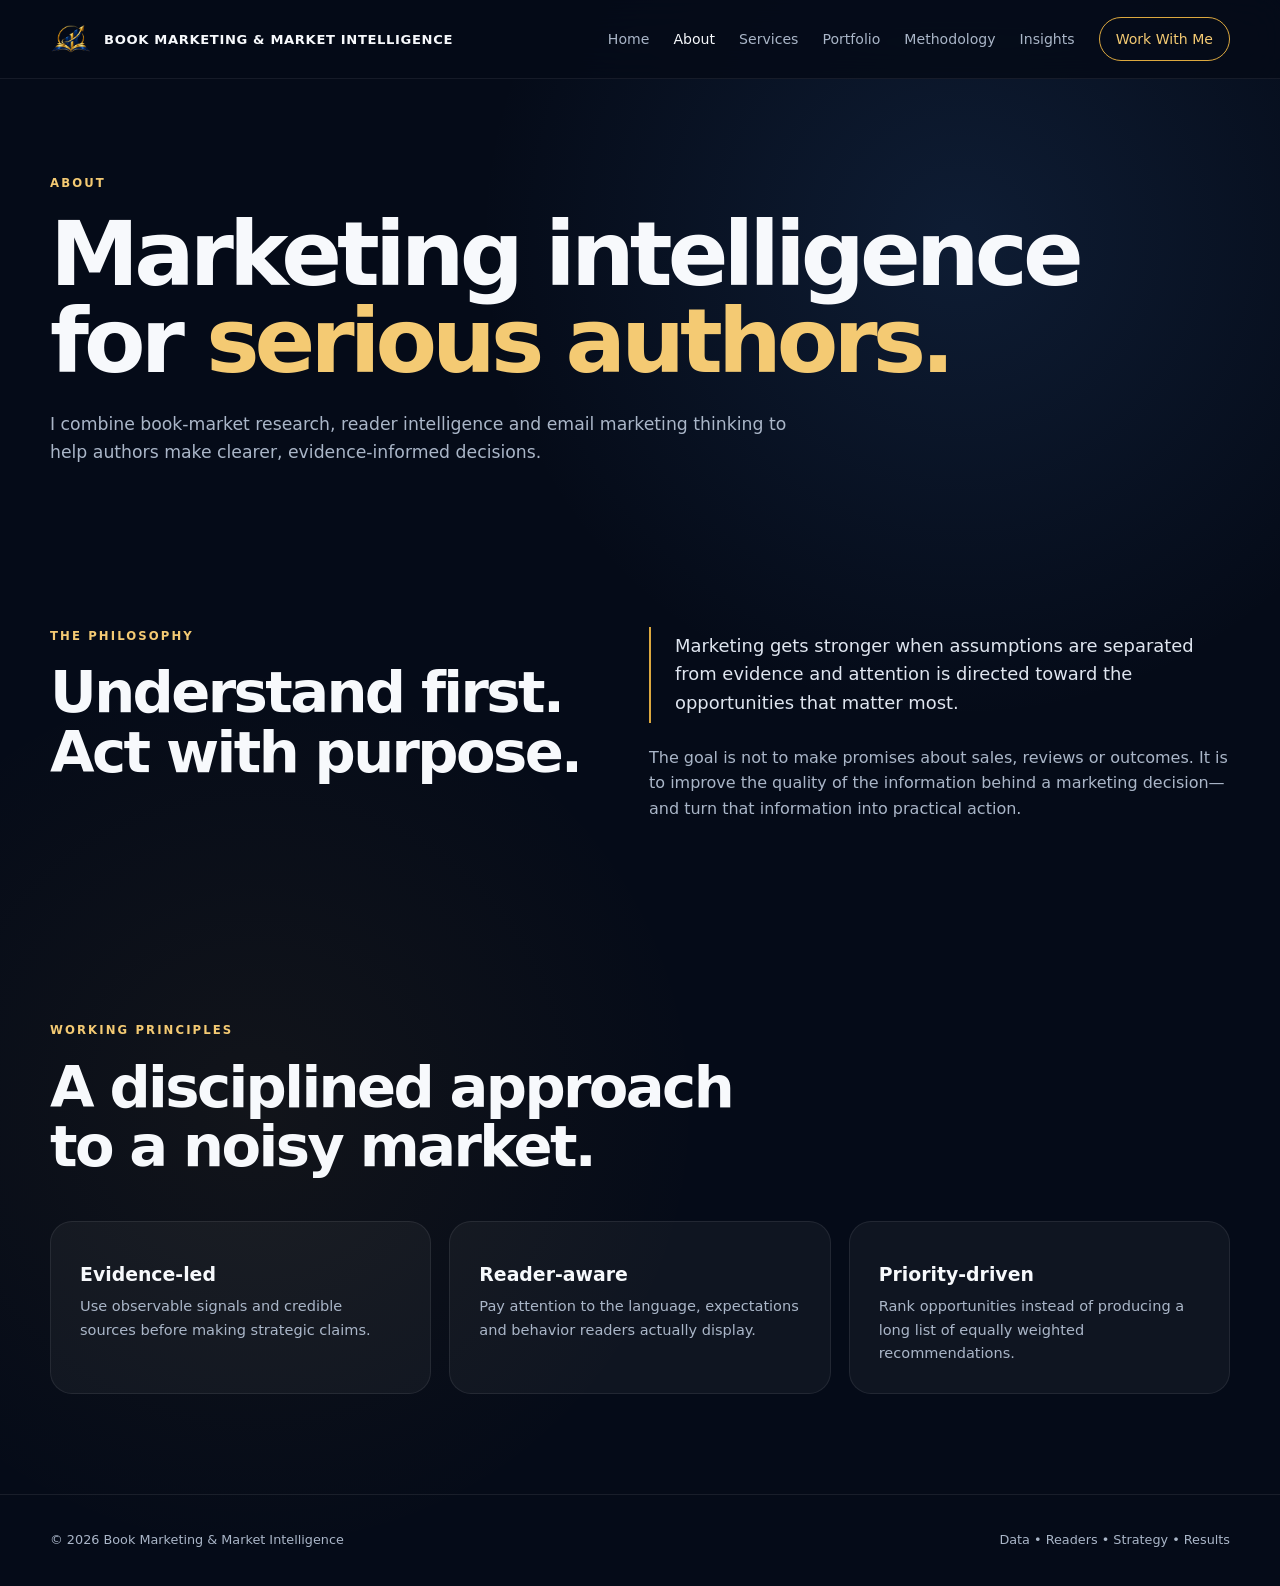
==== about.html @ ab4ca8f6 "Add files via upload" ====
<!doctype html><html lang="en"><head><meta charset="utf-8"><meta name="viewport" content="width=device-width,initial-scale=1,viewport-fit=cover"><meta name="theme-color" content="#050b18"><link rel="icon" href="favicon.ico" sizes="any"><link rel="icon" type="image/png" href="favicon.png" sizes="64x64"><link rel="apple-touch-icon" href="favicon.png"><meta name="robots" content="index,follow"><meta name="description" content="About the approach behind research-driven book marketing and market intelligence."><title>About | Alex Lyon</title><link rel="stylesheet" href="styles.css"></head><body>
<nav><div class="container nav-inner">
<a class="brand" href="index.html"><img src="logo.webp" alt="Book marketing and market intelligence emblem" width="42" height="42"><span>BOOK MARKETING &amp; MARKET INTELLIGENCE</span></a>
<div class="nav-links">
<a href="index.html" data-page="home">Home</a><a href="about.html" data-page="about">About</a><a href="services.html" data-page="services">Services</a><a href="portfolio.html" data-page="portfolio">Portfolio</a><a href="methodology.html" data-page="methodology">Methodology</a><a href="insights.html" data-page="insights">Insights</a><a class="nav-cta" href="contact.html" data-page="contact">Work With Me</a>
</div></div></nav>
<main><section class="page-hero"><div class="container"><div class="eyebrow">About</div><h1>Marketing intelligence for <span class="accent">serious authors.</span></h1><p class="lead">I combine book-market research, reader intelligence and email marketing thinking to help authors make clearer, evidence-informed decisions.</p></div></section>
<section><div class="container grid2"><div><div class="eyebrow">The Philosophy</div><h2>Understand first. Act with purpose.</h2></div><div><p class="quote">Marketing gets stronger when assumptions are separated from evidence and attention is directed toward the opportunities that matter most.</p><p style="margin-top:22px;color:var(--muted)">The goal is not to make promises about sales, reviews or outcomes. It is to improve the quality of the information behind a marketing decision—and turn that information into practical action.</p></div></div></section>
<section><div class="container"><div class="section-head"><div class="eyebrow">Working Principles</div><h2>A disciplined approach to a noisy market.</h2></div><div class="grid3"><article class="card"><h3>Evidence-led</h3><p>Use observable signals and credible sources before making strategic claims.</p></article><article class="card"><h3>Reader-aware</h3><p>Pay attention to the language, expectations and behavior readers actually display.</p></article><article class="card"><h3>Priority-driven</h3><p>Rank opportunities instead of producing a long list of equally weighted recommendations.</p></article></div></div></section></main><footer><div class="container footer-inner"><span>© 2026 Book Marketing &amp; Market Intelligence</span><span>Data • Readers • Strategy • Results</span></div></footer><script>document.querySelectorAll('[data-page="about"]').forEach(x=>x.classList.add('active'));</script></body></html>
---- styles.css ----
:root{--navy:#050b18;--navy2:#091426;--blue:#3e78c5;--gold:#dca83f;--gold2:#f4ca73;--white:#f7f9fc;--muted:#aab6c8;--line:rgba(220,168,63,.24);--card:rgba(255,255,255,.045);--max:1180px}
*{box-sizing:border-box;margin:0;padding:0}
html{scroll-behavior:smooth}
body{font-family:Inter,ui-sans-serif,system-ui,-apple-system,BlinkMacSystemFont,"Segoe UI",sans-serif;background:radial-gradient(circle at 75% 15%,rgba(62,120,197,.16),transparent 30rem),radial-gradient(circle at 20% 70%,rgba(220,168,63,.06),transparent 28rem),var(--navy);color:var(--white);line-height:1.6}
a{color:inherit;text-decoration:none}.container{width:min(var(--max),calc(100% - 40px));margin:auto}
nav{position:sticky;top:0;z-index:20;backdrop-filter:blur(18px);background:rgba(5,11,24,.86);border-bottom:1px solid rgba(255,255,255,.07)}
.nav-inner{height:78px;display:flex;align-items:center;justify-content:space-between}
.brand{display:flex;align-items:center;gap:12px;font-weight:700;letter-spacing:.04em}.brand img{width:42px;height:42px;object-fit:contain}.brand span{font-size:.82rem}
.nav-links{display:flex;gap:24px;align-items:center;color:var(--muted);font-size:.88rem}.nav-links a:hover,.nav-links .active{color:var(--white)}
.nav-cta{border:1px solid var(--gold);padding:10px 16px;border-radius:999px;color:var(--gold2)!important}
main{overflow:hidden}.hero{padding:110px 0 90px}.hero-grid{display:grid;grid-template-columns:1.08fr .92fr;gap:65px;align-items:center}
.eyebrow{color:var(--gold2);text-transform:uppercase;letter-spacing:.18em;font-size:.73rem;font-weight:800;margin-bottom:18px}
h1{font-size:clamp(3rem,7vw,6.3rem);line-height:.98;letter-spacing:-.055em}h2{font-size:clamp(2.1rem,4.5vw,4rem);line-height:1.03;letter-spacing:-.045em}h3{font-size:1.18rem;line-height:1.2}
.accent{color:var(--gold2)}.lead{margin-top:25px;max-width:700px;color:var(--muted);font-size:1.08rem}
.actions{display:flex;flex-wrap:wrap;gap:13px;margin-top:32px}.btn{display:inline-flex;align-items:center;justify-content:center;padding:13px 21px;border-radius:999px;font-weight:750;transition:.2s ease}
.btn-primary{background:var(--gold);color:#101521}.btn-primary:hover{transform:translateY(-2px);background:var(--gold2)}
.btn-secondary{border:1px solid rgba(255,255,255,.18)}.btn-secondary:hover{border-color:var(--gold)}
.mark{display:grid;place-items:center;min-height:430px;position:relative;border:1px solid var(--line);border-radius:34px;background:linear-gradient(145deg,rgba(255,255,255,.06),rgba(255,255,255,.015));box-shadow:0 30px 80px rgba(0,0,0,.32)}
.mark:before{content:"";position:absolute;inset:22px;border:1px solid rgba(62,120,197,.18);border-radius:27px}.mark img{width:min(70%,360px);position:relative;filter:drop-shadow(0 20px 30px rgba(0,0,0,.4))}
section{padding:100px 0}.section-head{max-width:760px;margin-bottom:44px}.section-head p{color:var(--muted);margin-top:15px}
.grid3{display:grid;grid-template-columns:repeat(3,1fr);gap:18px}.grid2{display:grid;grid-template-columns:repeat(2,1fr);gap:18px}
.card{padding:29px;border:1px solid rgba(255,255,255,.08);background:var(--card);border-radius:22px}.card:hover{border-color:var(--line);transform:translateY(-3px);transition:.2s}
.number,.tag{color:var(--gold2);font-size:.72rem;letter-spacing:.15em;font-weight:800;text-transform:uppercase}.card h3{margin:12px 0 9px}.card p{color:var(--muted);font-size:.91rem}
.list{display:grid;gap:12px}.list-item{padding:20px;border-bottom:1px solid rgba(255,255,255,.08);display:grid;grid-template-columns:42px 1fr;gap:16px}.list-item b{color:var(--gold2)}.list-item p{color:var(--muted);font-size:.9rem;margin-top:4px}
.band{border-top:1px solid var(--line);border-bottom:1px solid var(--line);padding:26px 0}.band-grid{display:grid;grid-template-columns:repeat(4,1fr);gap:20px;text-align:center}.band strong{display:block;color:var(--gold2);font-size:.9rem}.band span{color:var(--muted);font-size:.76rem}
.page-hero{padding:95px 0 60px}.page-hero .lead{max-width:760px}.quote{border-left:2px solid var(--gold);padding:5px 0 5px 24px;color:#dfe5ef;font-size:1.12rem}
.case{min-height:250px;display:flex;flex-direction:column;justify-content:flex-end}.case h3{font-size:1.5rem;margin:10px 0}.case p{max-width:560px}
.cta{text-align:center;border:1px solid var(--line);border-radius:32px;padding:72px 30px;background:radial-gradient(circle at 50% 0%,rgba(220,168,63,.1),transparent 55%),rgba(255,255,255,.025)}
.cta h2{max-width:850px;margin:auto}.cta p{max-width:630px;margin:18px auto 29px;color:var(--muted)}
footer{padding:35px 0;border-top:1px solid rgba(255,255,255,.08);color:var(--muted);font-size:.8rem}.footer-inner{display:flex;justify-content:space-between;gap:20px}
@media(prefers-reduced-motion:reduce){html{scroll-behavior:auto}*,*::before,*::after{transition:none!important;animation:none!important}}
@media(max-width:900px){.hero-grid{grid-template-columns:1fr}.mark{min-height:350px}.grid3{grid-template-columns:1fr 1fr}.band-grid{grid-template-columns:1fr 1fr}.nav-links a:not(.nav-cta){display:none}}
@media(max-width:600px){.container{width:min(var(--max),calc(100% - 28px))}.hero{padding:70px 0}.page-hero{padding:65px 0 35px}section{padding:70px 0}.grid3,.grid2,.band-grid{grid-template-columns:1fr}.brand span{display:none}.footer-inner{flex-direction:column}}
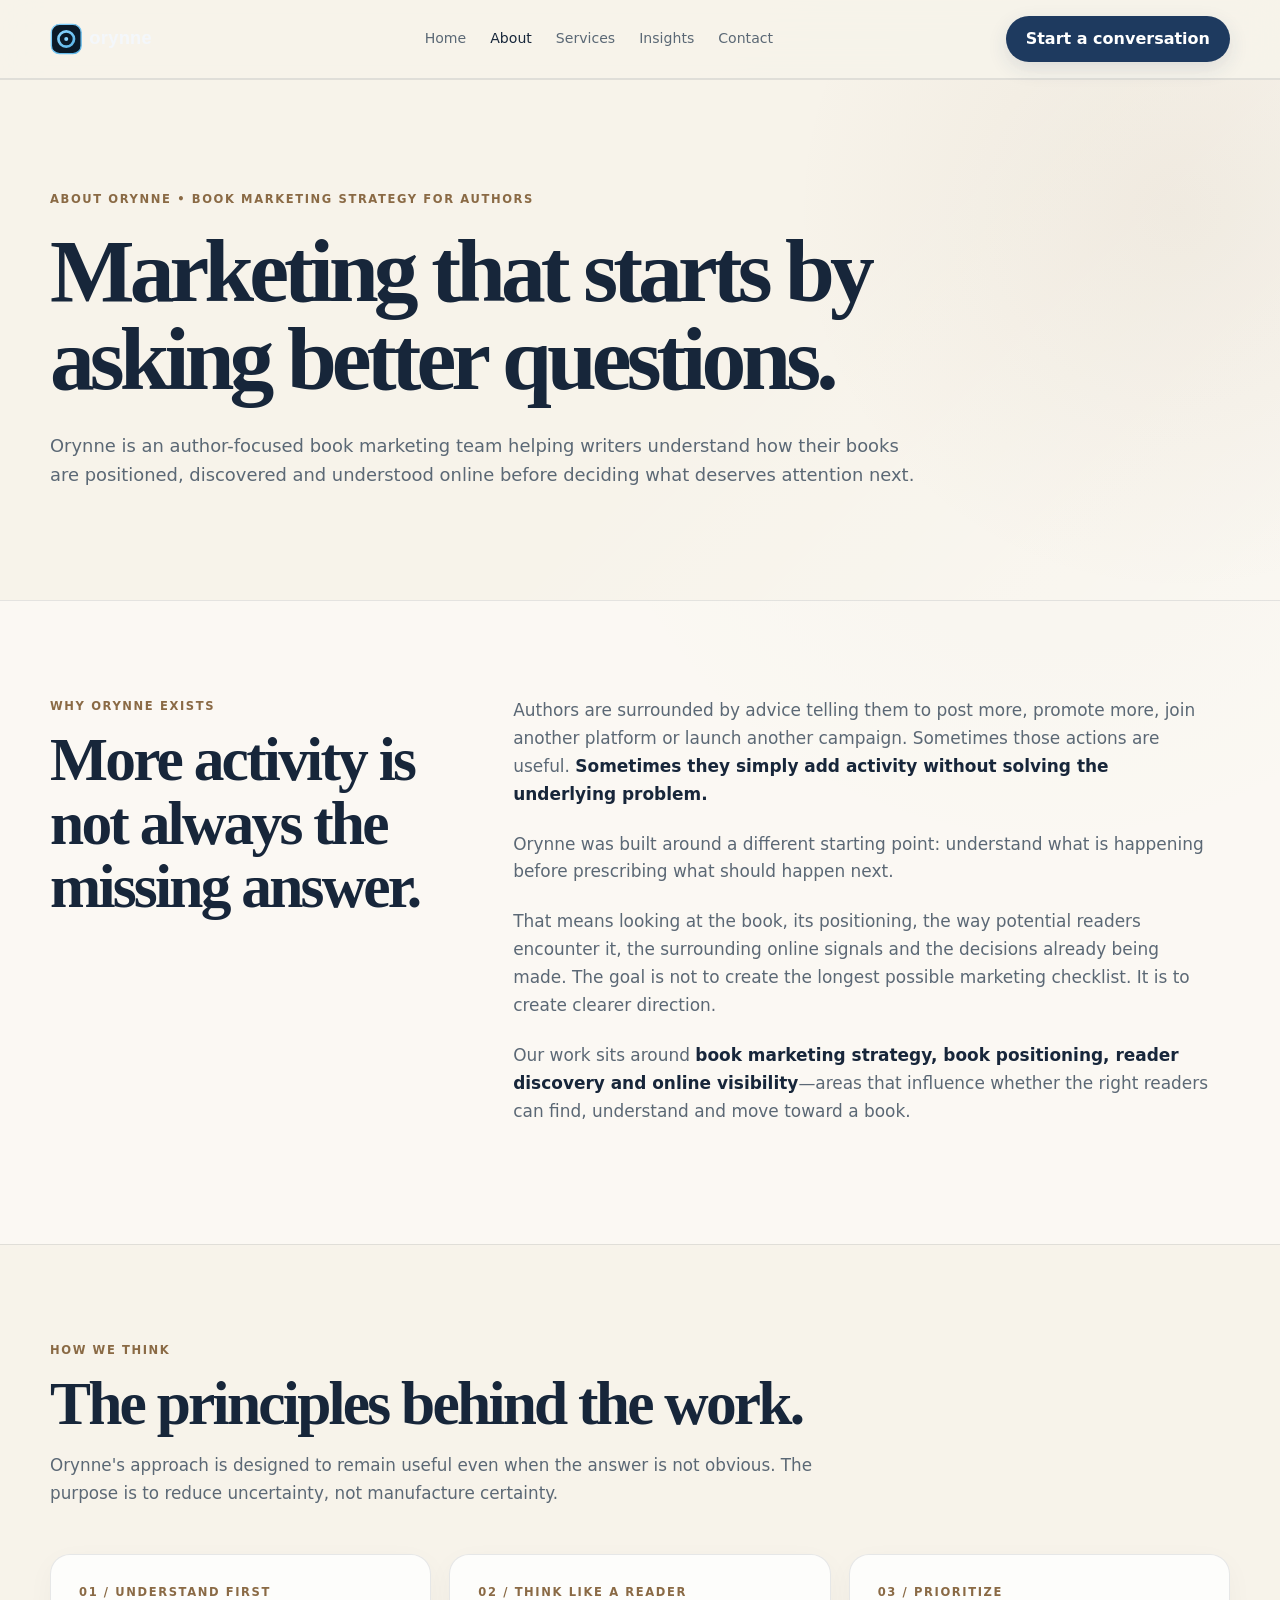
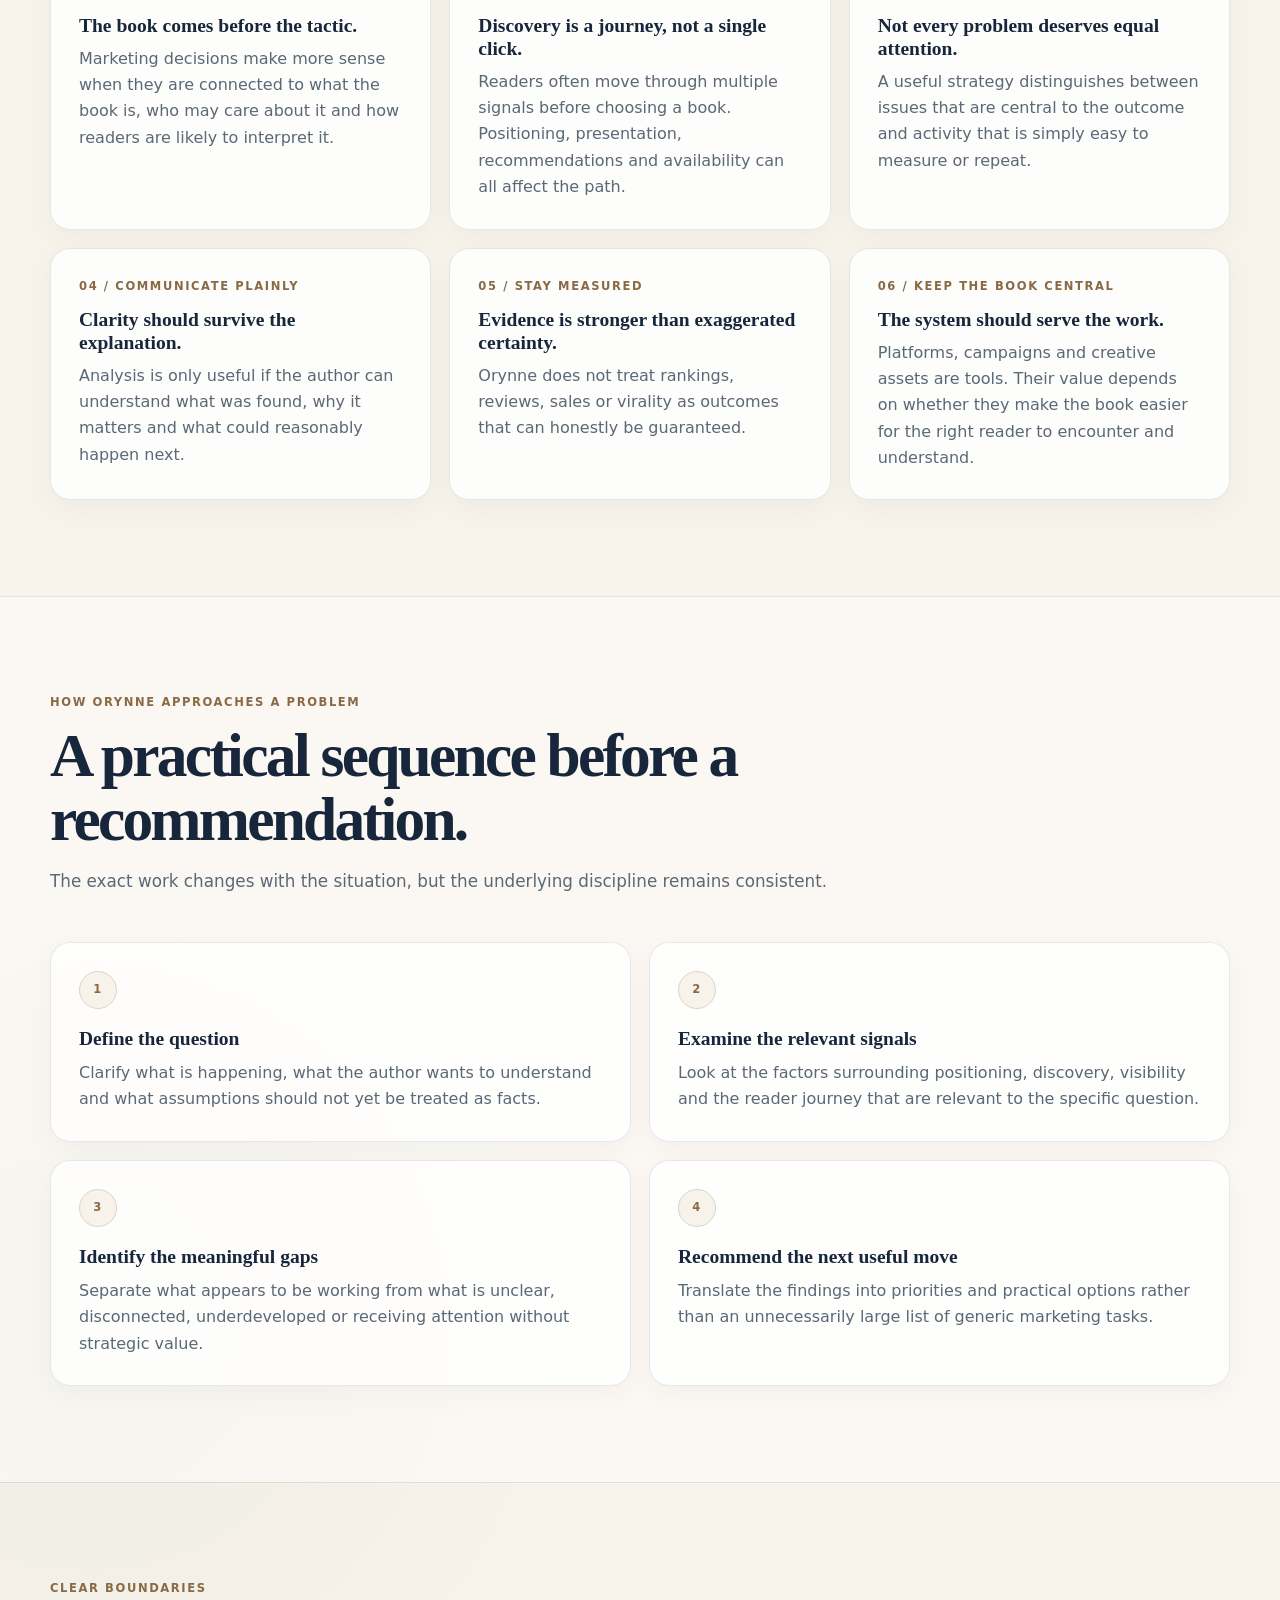
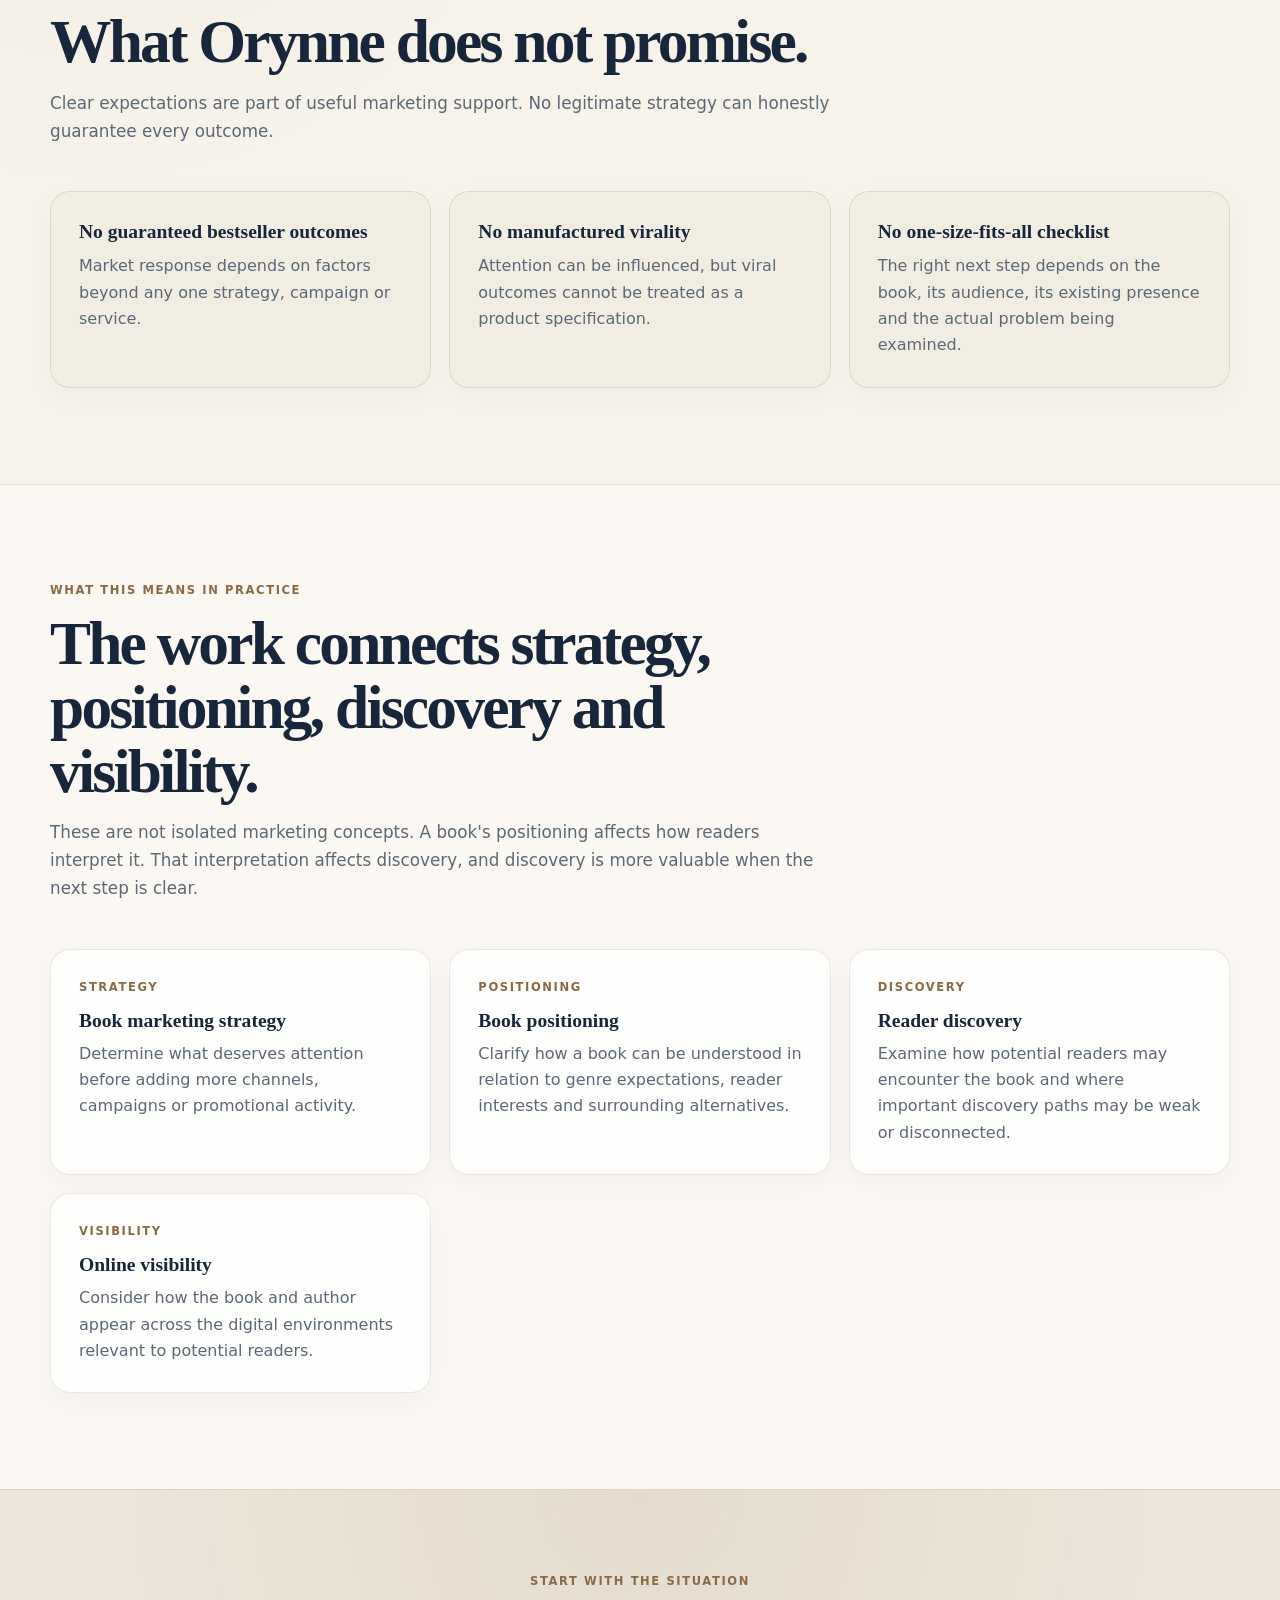
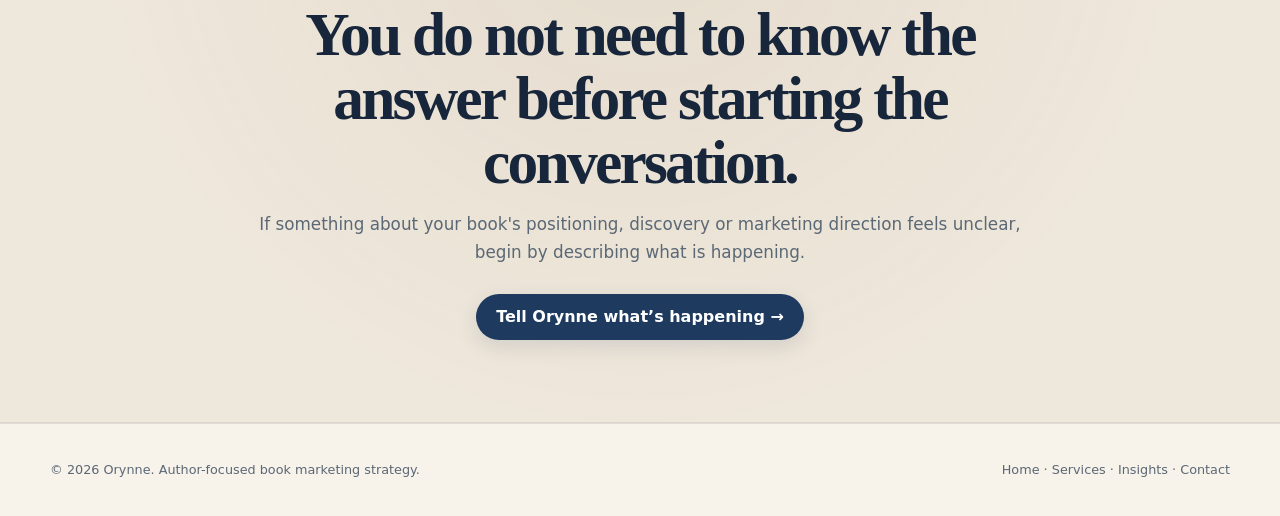
==== commit 0faee74f: "Add files via upload" ====
--- a/about.html
+++ b/about.html
@@ -1,9 +1,726 @@
-<!doctype html><html lang="en"><head><meta charset="utf-8"><meta name="viewport" content="width=device-width,initial-scale=1,viewport-fit=cover"><meta name="theme-color" content="#050b18"><link rel="icon" href="favicon.ico" sizes="any"><link rel="icon" type="image/png" href="favicon.png" sizes="64x64"><link rel="apple-touch-icon" href="favicon.png"><meta name="robots" content="index,follow"><meta name="description" content="About the approach behind research-driven book marketing and market intelligence."><title>About | Alex Lyon</title><link rel="stylesheet" href="styles.css"></head><body>
-<nav><div class="container nav-inner">
-<a class="brand" href="index.html"><img src="logo.webp" alt="Book marketing and market intelligence emblem" width="42" height="42"><span>BOOK MARKETING &amp; MARKET INTELLIGENCE</span></a>
-<div class="nav-links">
-<a href="index.html" data-page="home">Home</a><a href="about.html" data-page="about">About</a><a href="services.html" data-page="services">Services</a><a href="portfolio.html" data-page="portfolio">Portfolio</a><a href="methodology.html" data-page="methodology">Methodology</a><a href="insights.html" data-page="insights">Insights</a><a class="nav-cta" href="contact.html" data-page="contact">Work With Me</a>
-</div></div></nav>
-<main><section class="page-hero"><div class="container"><div class="eyebrow">About</div><h1>Marketing intelligence for <span class="accent">serious authors.</span></h1><p class="lead">I combine book-market research, reader intelligence and email marketing thinking to help authors make clearer, evidence-informed decisions.</p></div></section>
-<section><div class="container grid2"><div><div class="eyebrow">The Philosophy</div><h2>Understand first. Act with purpose.</h2></div><div><p class="quote">Marketing gets stronger when assumptions are separated from evidence and attention is directed toward the opportunities that matter most.</p><p style="margin-top:22px;color:var(--muted)">The goal is not to make promises about sales, reviews or outcomes. It is to improve the quality of the information behind a marketing decision—and turn that information into practical action.</p></div></div></section>
-<section><div class="container"><div class="section-head"><div class="eyebrow">Working Principles</div><h2>A disciplined approach to a noisy market.</h2></div><div class="grid3"><article class="card"><h3>Evidence-led</h3><p>Use observable signals and credible sources before making strategic claims.</p></article><article class="card"><h3>Reader-aware</h3><p>Pay attention to the language, expectations and behavior readers actually display.</p></article><article class="card"><h3>Priority-driven</h3><p>Rank opportunities instead of producing a long list of equally weighted recommendations.</p></article></div></div></section></main><footer><div class="container footer-inner"><span>© 2026 Book Marketing &amp; Market Intelligence</span><span>Data • Readers • Strategy • Results</span></div></footer><script>document.querySelectorAll('[data-page="about"]').forEach(x=>x.classList.add('active'));</script></body></html>+<!doctype html>
+<html lang="en">
+<head>
+  <meta charset="utf-8">
+  <meta name="viewport" content="width=device-width, initial-scale=1">
+
+  <!-- Primary SEO -->
+  <title>About Orynne | Author-Focused Book Marketing Strategy</title>
+  <meta name="description" content="Learn how Orynne approaches book marketing strategy, book positioning, reader discovery and online visibility for authors through evidence-led analysis and practical direction.">
+  <meta name="robots" content="index,follow">
+  <meta name="theme-color" content="#F7F3EA">
+  <link rel="canonical" href="https://orynne.netlify.app/about">
+
+  <!-- Open Graph -->
+  <meta property="og:type" content="website">
+  <meta property="og:title" content="About Orynne | Author-Focused Book Marketing Strategy">
+  <meta property="og:description" content="Orynne helps authors understand how books are positioned, discovered and understood online before deciding what deserves attention next.">
+  <meta property="og:url" content="https://orynne.netlify.app/about">
+  <meta property="og:site_name" content="Orynne">
+  <meta name="twitter:card" content="summary_large_image">
+
+  <script type="application/ld+json">
+  {
+    "@context": "https://schema.org",
+    "@graph": [
+      {
+        "@type": "Organization",
+        "@id": "https://orynne.netlify.app/#organization",
+        "name": "Orynne",
+        "url": "https://orynne.netlify.app/",
+        "description": "Orynne provides author-focused book marketing strategy, book positioning, reader discovery and online visibility support."
+      },
+      {
+        "@type": "AboutPage",
+        "@id": "https://orynne.netlify.app/about#webpage",
+        "url": "https://orynne.netlify.app/about",
+        "name": "About Orynne | Author-Focused Book Marketing Strategy",
+        "about": {
+          "@id": "https://orynne.netlify.app/#organization"
+        },
+        "isPartOf": {
+          "@type": "WebSite",
+          "@id": "https://orynne.netlify.app/#website",
+          "url": "https://orynne.netlify.app/",
+          "name": "Orynne"
+        }
+      }
+    ]
+  }
+  </script>
+
+  <style>
+
+:root{
+  --ivory:#F7F3EA;
+  --cream:#FFFDF8;
+  --alternate:#EEE7DB;
+  --white:#FFFFFF;
+  --navy:#17263A;
+  --navy-2:#213A55;
+  --blue:#1E3A5F;
+  --blue-soft:#465463;
+  --muted:#5B6875;
+  --warm:#8A6A45;
+  --warm-2:#A27A4E;
+  --line:#DDD5C8;
+  --line-soft:rgba(23,38,58,.10);
+  --shadow:0 18px 55px rgba(23,38,58,.07);
+  --max:1180px;
+}
+*{box-sizing:border-box}
+html{scroll-behavior:smooth}
+body{
+  margin:0;
+  color:var(--navy);
+  background:
+    radial-gradient(circle at 82% 7%,rgba(162,122,78,.06),transparent 30rem),
+    radial-gradient(circle at 7% 55%,rgba(30,58,95,.035),transparent 30rem),
+    var(--ivory);
+  font-family:Inter,ui-sans-serif,system-ui,-apple-system,BlinkMacSystemFont,"Segoe UI",sans-serif;
+  line-height:1.65;
+}
+a{color:inherit;text-decoration:none}
+img{max-width:100%;display:block}
+.wrap{width:min(calc(100% - 40px),var(--max));margin-inline:auto}
+.skip{position:absolute;left:-9999px;top:auto}
+.skip:focus{left:20px;top:20px;z-index:100;background:#fff;color:#000;padding:10px 14px;border-radius:8px}
+
+/* Navigation */
+header{
+  position:sticky;top:0;z-index:50;
+  background:rgba(247,243,234,.90);
+  backdrop-filter:blur(18px);
+  border-bottom:1px solid var(--line-soft);
+}
+.nav{
+  min-height:78px;display:flex;align-items:center;justify-content:space-between;gap:24px;
+}
+.brand{display:inline-flex;align-items:center;line-height:0;font-weight:800}
+.site-logo{display:block;width:142px;height:auto;max-width:46vw}
+.brand span{color:var(--warm)}
+header nav,nav{
+  display:flex;gap:24px;align-items:center;
+  color:var(--muted);font-size:.88rem;flex-wrap:wrap
+}
+header nav a:hover,header nav a[aria-current="page"],
+nav a:hover,nav a[aria-current="page"]{color:var(--navy)}
+.button,.nav-cta{
+  display:inline-flex;align-items:center;justify-content:center;gap:9px;
+  min-height:46px;padding:0 19px;border-radius:999px;
+  background:var(--blue);color:#fff!important;
+  border:1px solid transparent;font-weight:800;
+  box-shadow:0 7px 20px rgba(30,58,95,.12);
+  transition:transform .2s ease,background .2s ease,border-color .2s ease,color .2s ease;
+  cursor:pointer;
+}
+.button:hover,.nav-cta:hover{transform:translateY(-2px);background:var(--navy-2)}
+.button.secondary{
+  background:rgba(255,255,255,.55);color:var(--navy)!important;
+  border-color:rgba(23,38,58,.18);box-shadow:none
+}
+.button.secondary:hover{background:#fff;border-color:var(--warm);color:var(--warm)!important}
+
+/* Type hierarchy */
+h1,h2,h3{
+  font-family:Georgia,"Times New Roman",serif;
+  color:var(--navy);
+}
+h1{
+  font-size:clamp(3rem,7vw,6.2rem);
+  line-height:.98;letter-spacing:-.055em;
+}
+h2{
+  font-size:clamp(2.2rem,4.8vw,4rem);
+  line-height:1.04;letter-spacing:-.045em;
+}
+h3{line-height:1.18}
+.eyebrow,.section-kicker,.kicker,.tag,.number,.num,.principle-number,.step strong,.service small{
+  color:var(--warm);
+  text-transform:uppercase;
+  font-size:.72rem;
+  font-weight:850;
+  letter-spacing:.14em;
+}
+.lead{color:var(--muted);font-size:1.12rem}
+.section-head,.head{max-width:780px;margin-bottom:46px}
+.section-head p,.head p{color:var(--muted);font-size:1.05rem;margin:14px 0 0}
+.section-head h2,.head h2{margin:12px 0 16px}
+
+/* Shared sections */
+section{
+  padding:96px 0;
+  border-top:1px solid var(--line-soft);
+}
+section:nth-of-type(even){background:rgba(255,255,255,.40)}
+.hero{
+  position:relative;
+  overflow:hidden;
+  padding:110px 0 92px;
+  background:var(--ivory);
+}
+.hero::after{
+  content:"";
+  position:absolute;inset:0;pointer-events:none;
+  background:
+    radial-gradient(circle at 92% 25%,rgba(138,106,69,.075),transparent 24rem),
+    linear-gradient(135deg,transparent 55%,rgba(255,255,255,.35));
+}
+.hero>*{position:relative;z-index:1}
+.hero-grid{
+  position:relative;z-index:1;
+  display:grid;grid-template-columns:1.08fr .92fr;gap:64px;align-items:center;
+}
+.hero-content{max-width:880px}
+.hero h1{margin:18px 0 28px;max-width:860px}
+.hero h1 em{font-style:normal;color:var(--warm)}
+.hero-actions,.actions{
+  display:flex;flex-wrap:wrap;gap:12px;margin-top:32px
+}
+.microcopy{margin-top:16px;color:var(--blue-soft);font-size:.86rem}
+.hero-card{
+  border:1px solid var(--line);
+  background:linear-gradient(145deg,rgba(255,255,255,.92),rgba(238,231,219,.70));
+  border-radius:28px;padding:32px;
+  box-shadow:var(--shadow);
+}
+.hero-card h2{
+  font-family:Georgia,"Times New Roman",serif;
+  font-size:1.35rem;line-height:1.2;margin:0 0 20px
+}
+.diagnosis{display:grid;gap:0}
+.diagnosis div{
+  padding:17px 0;border-bottom:1px solid var(--line);
+  color:var(--muted);font-size:.92rem
+}
+.diagnosis div:last-child{border-bottom:0}
+.diagnosis strong{display:block;color:var(--navy);margin-bottom:4px}
+.pulse{
+  width:9px;height:9px;border-radius:50%;display:inline-block;
+  margin-right:9px;background:var(--warm);vertical-align:middle
+}
+
+/* Homepage cards */
+.principles{display:grid;grid-template-columns:repeat(3,1fr);gap:18px}
+.card,.principle,.method-card,.not-card,.topic,.article,.insight{
+  border:1px solid var(--line-soft);
+  background:rgba(255,255,255,.78);
+  border-radius:20px;
+  box-shadow:0 8px 28px rgba(23,38,58,.035);
+}
+.card{padding:29px}
+.card:hover,.principle:hover,.method-card:hover,.not-card:hover,.topic:hover,.article:hover,.insight:hover{
+  border-color:rgba(138,106,69,.28);
+  transform:translateY(-3px);
+  transition:.2s ease;
+}
+.card h3{margin:0 0 10px;font-size:1.25rem}
+.card p,.principle p,.method-card p,.not-card p,.topic p,.article p,.insight p{margin:0;color:var(--muted)}
+.num{margin-bottom:30px}
+
+/* Services */
+.services{
+  display:grid;grid-template-columns:repeat(2,1fr);gap:18px;
+  background:transparent;border:0;border-radius:0;overflow:visible
+}
+.service{
+  background:#fff;
+  border:1px solid var(--line-soft);
+  border-radius:20px;padding:30px;min-height:250px;
+  box-shadow:0 8px 28px rgba(23,38,58,.035);
+  transition:transform .2s ease,border-color .2s ease,box-shadow .2s ease;
+}
+.service:hover{background:#fff;border-color:rgba(138,106,69,.28);transform:translateY(-3px);box-shadow:var(--shadow)}
+.service h3{font-size:1.45rem;margin:10px 0}
+.service p{color:var(--muted);margin:0;max-width:48ch}
+.service a,.article a{display:inline-block;margin-top:22px;color:var(--blue);font-weight:750}
+.service a:hover,.article a:hover{color:var(--warm)}
+
+/* Featured visual/media */
+.featured-media{
+  display:grid;grid-template-columns:.86fr 1.14fr;gap:34px;align-items:center;
+  padding:26px;border:1px solid var(--line);border-radius:24px;
+  background:linear-gradient(145deg,#fff,rgba(238,231,219,.68));
+  box-shadow:var(--shadow)
+}
+.featured-media-copy{padding:18px}
+.featured-media-copy h3{font-size:clamp(1.7rem,3vw,2.6rem);line-height:1.1;margin:12px 0 16px;letter-spacing:-.03em}
+.featured-media-copy p{color:var(--muted);margin:0;max-width:46ch}
+.media-meta{display:flex;flex-wrap:wrap;gap:9px;margin-top:24px}
+.media-meta span{
+  display:inline-flex;align-items:center;min-height:30px;padding:0 11px;
+  border-radius:999px;border:1px solid rgba(138,106,69,.22);
+  color:var(--blue-soft);font-size:.78rem;font-weight:750;background:var(--ivory)
+}
+.video-frame{
+  position:relative;border-radius:18px;overflow:hidden;background:#e7e0d4;
+  border:1px solid var(--line);box-shadow:0 18px 55px rgba(23,38,58,.14)
+}
+.video-frame::before{
+  content:"Featured promo";position:absolute;z-index:2;top:14px;left:14px;
+  padding:7px 10px;border-radius:999px;background:rgba(23,38,58,.82);
+  border:1px solid rgba(255,255,255,.16);color:#fff;font-size:.72rem;
+  font-weight:800;letter-spacing:.08em;text-transform:uppercase;pointer-events:none
+}
+.video-frame video{display:block;width:100%;aspect-ratio:16/9;object-fit:cover}
+.work-grid,.editorial,.topics,.insights{display:grid;grid-template-columns:repeat(3,1fr);gap:18px}
+.work{
+  border:1px solid var(--line-soft);border-radius:18px;overflow:hidden;background:#fff;
+  box-shadow:0 8px 28px rgba(23,38,58,.035)
+}
+.work img{width:100%;aspect-ratio:4/3;object-fit:cover}
+.work-body{padding:18px 18px 22px}
+.work-body h3{margin:0 0 6px;font-size:1.05rem}
+.work-body p{margin:0;color:var(--muted);font-size:.92rem}
+
+/* About */
+.intro{background:#fff}
+.intro-grid,.split{
+  display:grid;grid-template-columns:.72fr 1.28fr;gap:60px;align-items:start
+}
+.sticky-label{position:sticky;top:115px}
+.sticky-label h2{margin:12px 0 0}
+.prose{max-width:700px;color:var(--muted);font-size:1.06rem}
+.prose p{margin:0 0 22px}
+.prose strong{color:var(--navy)}
+.method{display:grid;grid-template-columns:repeat(2,1fr);gap:18px}
+.method-card{padding:28px}
+.method-card .number{display:grid;place-items:center;width:38px;height:38px;border-radius:50%;background:var(--ivory);border:1px solid var(--line);margin-bottom:18px}
+.method-card h3,.not-card h3{margin:0 0 10px;font-size:1.22rem}
+.not-grid{display:grid;grid-template-columns:repeat(3,1fr);gap:18px}
+.not-card{padding:28px;background:rgba(238,231,219,.55)}
+.principle{padding:28px}
+.principle h3{margin:12px 0 9px;font-size:1.22rem}
+.principle-number{display:block}
+
+/* Steps / flow / FAQ */
+.steps{display:grid;gap:0}
+.step{
+  display:grid;grid-template-columns:54px 1fr;gap:20px;padding:22px 0;
+  border-bottom:1px solid var(--line)
+}
+.step:first-child{border-top:1px solid var(--line)}
+.step-no{
+  width:38px;height:38px;border-radius:50%;display:grid;place-items:center;
+  background:var(--ivory);color:var(--blue);border:1px solid var(--line);font-weight:800
+}
+.step h3{margin:0 0 6px}
+.step p{margin:0;color:var(--muted)}
+.flow{display:grid;grid-template-columns:repeat(4,1fr);gap:18px}
+.flow article{padding:25px;border-top:2px solid var(--warm);background:rgba(255,255,255,.55)}
+.flow strong{color:var(--warm);font-size:.8rem;letter-spacing:.12em}
+.flow h3{margin:10px 0 8px}.flow p{margin:0;color:var(--muted);font-size:.9rem}
+.faq{display:grid;gap:10px}
+.faq details{
+  border:1px solid var(--line);border-radius:16px;background:#fff;padding:18px 20px
+}
+.faq summary{cursor:pointer;font-weight:750;color:var(--navy)}
+.faq details p{color:var(--muted);margin:12px 0 0}
+
+/* Insights */
+.topic,.article,.insight{padding:28px}
+.topic{min-height:210px}
+.topic h3{margin:18px 0 10px;font-size:1.25rem}
+.article{min-height:310px}
+.article h3{font-size:1.4rem;line-height:1.22;margin:20px 0 14px}
+.article a{color:var(--blue)}
+.note{
+  border:1px dashed rgba(138,106,69,.34);border-radius:18px;padding:30px;
+  color:var(--muted);background:rgba(255,255,255,.55)
+}
+.note strong{color:var(--navy)}
+
+/* Contact */
+.contact-grid{display:grid;grid-template-columns:.8fr 1.2fr;gap:28px;padding-bottom:100px}
+.info,.form-card{
+  border:1px solid var(--line);border-radius:22px;background:#fff;
+  box-shadow:0 8px 28px rgba(23,38,58,.035)
+}
+.info{padding:36px}.form-card{padding:36px}
+.info h2,.form-card h2{margin:0 0 14px;font-size:1.6rem}
+.info p,.form-card>p{margin:0;color:var(--muted)}
+.form-card form{margin-top:28px}
+form{display:grid;gap:18px}
+.field{display:grid;gap:8px}
+label{font-size:.92rem;font-weight:700;color:var(--navy)}
+input,textarea,select{
+  width:100%;background:#fff;border:1px solid var(--line);border-radius:10px;
+  color:var(--navy);padding:14px 15px;font:inherit
+}
+textarea{min-height:170px;resize:vertical}
+input:focus,textarea:focus,select:focus{
+  outline:2px solid rgba(138,106,69,.30);border-color:var(--warm)
+}
+.field small,.privacy{color:var(--muted)}
+.privacy{font-size:.86rem}
+.honey{position:absolute;left:-9999px}
+.full{grid-column:1/-1}
+
+/* CTA / Footer */
+.cta{
+  padding:82px 0;text-align:center;
+  background:
+    radial-gradient(circle at 50% 0%,rgba(138,106,69,.09),transparent 34rem),
+    var(--alternate);
+  border-top:1px solid var(--line);
+  border-bottom:1px solid var(--line)
+}
+.cta .section-head,.cta .head{margin:0 auto 28px}
+.cta h2{max-width:900px;margin-left:auto;margin-right:auto}
+footer{
+  padding:35px 0;border-top:1px solid var(--line-soft);
+  color:var(--muted);font-size:.8rem;background:rgba(247,243,234,.72)
+}
+.footer,.footer-row{
+  display:flex;justify-content:space-between;align-items:center;gap:20px
+}
+footer a:hover{color:var(--navy)}
+
+/* Thank-you / 404 */
+main .w{width:min(calc(100% - 40px),820px)}
+body:has(main.w),body:has(main.w) main{
+  background:transparent
+}
+.w{text-align:center;padding:60px 0}
+.logo{width:150px;margin:auto}
+.w h1{margin:22px 0 12px}
+.w p{color:var(--muted);font-size:1.12rem}
+.b{display:inline-flex;align-items:center;justify-content:center;margin-top:20px;padding:13px 22px;border-radius:999px;background:var(--blue);color:#fff;text-decoration:none;font-weight:800}
+
+/* Accessibility */
+::selection{background:var(--alternate);color:var(--navy)}
+:focus-visible{outline:2px solid var(--warm);outline-offset:3px}
+
+@media(prefers-reduced-motion:reduce){
+  html{scroll-behavior:auto}
+  *,*::before,*::after{transition:none!important;animation:none!important}
+}
+@media(max-width:900px){
+  .hero-grid,.intro-grid,.split,.featured-media,.contact-grid{grid-template-columns:1fr}
+  .hero{padding:85px 0 72px;min-height:auto}
+  .hero-card{max-width:760px}
+  .principles,.topics,.editorial,.insights,.work-grid,.not-grid{grid-template-columns:1fr 1fr}
+  .services{grid-template-columns:1fr 1fr}
+  .flow{grid-template-columns:1fr 1fr}
+  .method{grid-template-columns:1fr 1fr}
+  .sticky-label{position:static}
+  header nav a:not(:last-child){display:none}
+}
+@media(max-width:600px){
+  .wrap{width:min(calc(100% - 28px),var(--max))}
+  .nav{min-height:70px}
+  .site-logo{width:125px}
+  .nav{gap:12px}
+  header nav{display:none}
+  .nav .button,.nav .nav-cta{min-height:42px;padding:0 14px;font-size:.82rem}
+  h1{font-size:clamp(3rem,15vw,5rem)}
+  section{padding:72px 0}
+  .hero{padding:70px 0}
+  .page-hero{padding:65px 0 35px}
+  .principles,.topics,.editorial,.insights,.work-grid,.not-grid,.services,.method,.flow{grid-template-columns:1fr}
+  .card,.service,.principle,.method-card,.not-card,.topic,.article,.insight{padding:24px}
+  .featured-media{padding:16px}
+  .featured-media-copy{padding:12px 8px}
+  .contact-grid{padding-bottom:70px}
+  .info,.form-card{padding:26px}
+  .footer,.footer-row{flex-direction:column;align-items:flex-start}
+  .button{width:auto}
+}
+
+/* Standalone utility pages */
+body > main:not(#main){
+  min-height:100vh;
+  display:grid;
+  place-items:center;
+  padding:50px 0;
+}
+body > main:not(#main) > *{width:min(calc(100% - 40px),820px);margin-left:auto;margin-right:auto}
+body > main:not(#main) .brand{width:auto}
+body > main:not(#main) .eyebrow{margin-top:34px}
+body > main:not(#main) h1{margin:18px auto 24px;text-align:center}
+body > main:not(#main) p{max-width:640px;margin:0 auto 28px;color:var(--muted);text-align:center}
+body > main:not(#main) > a:last-child{
+  display:inline-flex;width:auto;min-height:46px;padding:0 20px;
+  align-items:center;justify-content:center;border-radius:999px;
+  background:var(--blue);color:#fff;font-weight:800;
+}
+header.w.h{
+  min-height:78px;display:flex;align-items:center;justify-content:space-between;
+  width:min(calc(100% - 40px),var(--max));margin:auto;background:transparent;
+  border:0;backdrop-filter:none;
+}
+header.w.h .n{display:flex}
+
+</style>
+<meta name="theme-color" content="#F7F3EA">
+<link rel="icon" type="image/svg+xml" href="favicon.svg">
+<link rel="icon" type="image/png" sizes="32x32" href="favicon-32.png">
+<link rel="apple-touch-icon" sizes="180x180" href="favicon-180.png">
+
+<meta name="theme-color" content="#F7F3EA">
+<link rel="icon" href="favicon.ico" sizes="any">
+<link rel="icon" type="image/svg+xml" href="favicon.svg">
+<link rel="icon" type="image/png" sizes="32x32" href="favicon-32.png">
+<link rel="apple-touch-icon" sizes="180x180" href="favicon-180.png">
+</head>
+
+<body>
+  <a class="skip" href="#main">Skip to content</a>
+
+  <header>
+    <div class="wrap nav">
+      <a class="brand" href="index.html" aria-label="Orynne home"><img src="orynne-logo.svg" alt="Orynne" class="site-logo"></a>
+
+      <nav aria-label="Primary navigation"><a href="index.html">Home</a><a href="about.html" aria-current="page">About</a><a href="services.html">Services</a><a href="insights.html">Insights</a><a href="contact.html">Contact</a></nav>
+
+      <a class="button" href="contact.html">Start a conversation</a>
+    </div>
+  </header>
+
+  <main id="main">
+
+    <!-- HERO -->
+    <section class="hero" aria-labelledby="page-title">
+      <div class="wrap">
+        <div class="hero-content">
+          <div class="eyebrow">About Orynne • Book marketing strategy for authors</div>
+          <h1 id="page-title">Marketing that starts by asking better questions.</h1>
+          <p class="lead">
+            Orynne is an author-focused book marketing team helping writers understand how their books are positioned, discovered and understood online before deciding what deserves attention next.
+          </p>
+        </div>
+      </div>
+    </section>
+
+    <!-- WHO / WHY -->
+    <section class="intro" aria-labelledby="why-title">
+      <div class="wrap intro-grid">
+        <div class="sticky-label">
+          <div class="section-kicker">Why Orynne exists</div>
+          <h2 id="why-title">More activity is not always the missing answer.</h2>
+        </div>
+
+        <div class="prose">
+          <p>
+            Authors are surrounded by advice telling them to post more, promote more, join another platform or launch another campaign. Sometimes those actions are useful. <strong>Sometimes they simply add activity without solving the underlying problem.</strong>
+          </p>
+
+          <p>
+            Orynne was built around a different starting point: understand what is happening before prescribing what should happen next.
+          </p>
+
+          <p>
+            That means looking at the book, its positioning, the way potential readers encounter it, the surrounding online signals and the decisions already being made. The goal is not to create the longest possible marketing checklist. It is to create clearer direction.
+          </p>
+
+          <p>
+            Our work sits around <strong>book marketing strategy, book positioning, reader discovery and online visibility</strong>—areas that influence whether the right readers can find, understand and move toward a book.
+          </p>
+        </div>
+      </div>
+    </section>
+
+    <!-- PRINCIPLES -->
+    <section aria-labelledby="principles-title">
+      <div class="wrap">
+        <div class="section-head">
+          <div class="section-kicker">How we think</div>
+          <h2 id="principles-title">The principles behind the work.</h2>
+          <p>
+            Orynne's approach is designed to remain useful even when the answer is not obvious. The purpose is to reduce uncertainty, not manufacture certainty.
+          </p>
+        </div>
+
+        <div class="principles">
+          <article class="principle">
+            <span class="principle-number">01 / UNDERSTAND FIRST</span>
+            <h3>The book comes before the tactic.</h3>
+            <p>
+              Marketing decisions make more sense when they are connected to what the book is, who may care about it and how readers are likely to interpret it.
+            </p>
+          </article>
+
+          <article class="principle">
+            <span class="principle-number">02 / THINK LIKE A READER</span>
+            <h3>Discovery is a journey, not a single click.</h3>
+            <p>
+              Readers often move through multiple signals before choosing a book. Positioning, presentation, recommendations and availability can all affect the path.
+            </p>
+          </article>
+
+          <article class="principle">
+            <span class="principle-number">03 / PRIORITIZE</span>
+            <h3>Not every problem deserves equal attention.</h3>
+            <p>
+              A useful strategy distinguishes between issues that are central to the outcome and activity that is simply easy to measure or repeat.
+            </p>
+          </article>
+
+          <article class="principle">
+            <span class="principle-number">04 / COMMUNICATE PLAINLY</span>
+            <h3>Clarity should survive the explanation.</h3>
+            <p>
+              Analysis is only useful if the author can understand what was found, why it matters and what could reasonably happen next.
+            </p>
+          </article>
+
+          <article class="principle">
+            <span class="principle-number">05 / STAY MEASURED</span>
+            <h3>Evidence is stronger than exaggerated certainty.</h3>
+            <p>
+              Orynne does not treat rankings, reviews, sales or virality as outcomes that can honestly be guaranteed.
+            </p>
+          </article>
+
+          <article class="principle">
+            <span class="principle-number">06 / KEEP THE BOOK CENTRAL</span>
+            <h3>The system should serve the work.</h3>
+            <p>
+              Platforms, campaigns and creative assets are tools. Their value depends on whether they make the book easier for the right reader to encounter and understand.
+            </p>
+          </article>
+        </div>
+      </div>
+    </section>
+
+    <!-- METHOD -->
+    <section aria-labelledby="method-title">
+      <div class="wrap">
+        <div class="section-head">
+          <div class="section-kicker">How Orynne approaches a problem</div>
+          <h2 id="method-title">A practical sequence before a recommendation.</h2>
+          <p>
+            The exact work changes with the situation, but the underlying discipline remains consistent.
+          </p>
+        </div>
+
+        <div class="method">
+          <article class="method-card">
+            <div class="number">1</div>
+            <h3>Define the question</h3>
+            <p>Clarify what is happening, what the author wants to understand and what assumptions should not yet be treated as facts.</p>
+          </article>
+
+          <article class="method-card">
+            <div class="number">2</div>
+            <h3>Examine the relevant signals</h3>
+            <p>Look at the factors surrounding positioning, discovery, visibility and the reader journey that are relevant to the specific question.</p>
+          </article>
+
+          <article class="method-card">
+            <div class="number">3</div>
+            <h3>Identify the meaningful gaps</h3>
+            <p>Separate what appears to be working from what is unclear, disconnected, underdeveloped or receiving attention without strategic value.</p>
+          </article>
+
+          <article class="method-card">
+            <div class="number">4</div>
+            <h3>Recommend the next useful move</h3>
+            <p>Translate the findings into priorities and practical options rather than an unnecessarily large list of generic marketing tasks.</p>
+          </article>
+        </div>
+      </div>
+    </section>
+
+    <!-- WHAT WE ARE NOT -->
+    <section aria-labelledby="boundaries-title">
+      <div class="wrap">
+        <div class="section-head">
+          <div class="section-kicker">Clear boundaries</div>
+          <h2 id="boundaries-title">What Orynne does not promise.</h2>
+          <p>
+            Clear expectations are part of useful marketing support. No legitimate strategy can honestly guarantee every outcome.
+          </p>
+        </div>
+
+        <div class="not-grid">
+          <article class="not-card">
+            <h3>No guaranteed bestseller outcomes</h3>
+            <p>Market response depends on factors beyond any one strategy, campaign or service.</p>
+          </article>
+
+          <article class="not-card">
+            <h3>No manufactured virality</h3>
+            <p>Attention can be influenced, but viral outcomes cannot be treated as a product specification.</p>
+          </article>
+
+          <article class="not-card">
+            <h3>No one-size-fits-all checklist</h3>
+            <p>The right next step depends on the book, its audience, its existing presence and the actual problem being examined.</p>
+          </article>
+        </div>
+      </div>
+    </section>
+
+    <!-- SEO RELEVANCE / CONNECTION -->
+    <section aria-labelledby="areas-title">
+      <div class="wrap">
+        <div class="section-head">
+          <div class="section-kicker">What this means in practice</div>
+          <h2 id="areas-title">The work connects strategy, positioning, discovery and visibility.</h2>
+          <p>
+            These are not isolated marketing concepts. A book's positioning affects how readers interpret it. That interpretation affects discovery, and discovery is more valuable when the next step is clear.
+          </p>
+        </div>
+
+        <div class="principles">
+          <article class="principle">
+            <span class="principle-number">STRATEGY</span>
+            <h3>Book marketing strategy</h3>
+            <p>Determine what deserves attention before adding more channels, campaigns or promotional activity.</p>
+          </article>
+
+          <article class="principle">
+            <span class="principle-number">POSITIONING</span>
+            <h3>Book positioning</h3>
+            <p>Clarify how a book can be understood in relation to genre expectations, reader interests and surrounding alternatives.</p>
+          </article>
+
+          <article class="principle">
+            <span class="principle-number">DISCOVERY</span>
+            <h3>Reader discovery</h3>
+            <p>Examine how potential readers may encounter the book and where important discovery paths may be weak or disconnected.</p>
+          </article>
+
+          <article class="principle">
+            <span class="principle-number">VISIBILITY</span>
+            <h3>Online visibility</h3>
+            <p>Consider how the book and author appear across the digital environments relevant to potential readers.</p>
+          </article>
+        </div>
+      </div>
+    </section>
+
+    <!-- CTA -->
+    <section class="cta" aria-labelledby="cta-title">
+      <div class="wrap">
+        <div class="section-head">
+          <div class="section-kicker">Start with the situation</div>
+          <h2 id="cta-title">You do not need to know the answer before starting the conversation.</h2>
+          <p>
+            If something about your book's positioning, discovery or marketing direction feels unclear, begin by describing what is happening.
+          </p>
+        </div>
+
+        <a class="button" href="contact.html">Tell Orynne what’s happening →</a>
+      </div>
+    </section>
+  </main>
+
+  <footer>
+    <div class="wrap footer-row">
+      <div>© <span id="year"></span> Orynne. Author-focused book marketing strategy.</div>
+      <div>
+        <a href="index.html">Home</a> ·
+        <a href="services.html">Services</a> ·
+        <a href="insights.html">Insights</a> ·
+        <a href="contact.html">Contact</a>
+      </div>
+    </div>
+  </footer>
+
+  <script>
+    document.getElementById("year").textContent = new Date().getFullYear();
+  </script>
+</body>
+</html>
